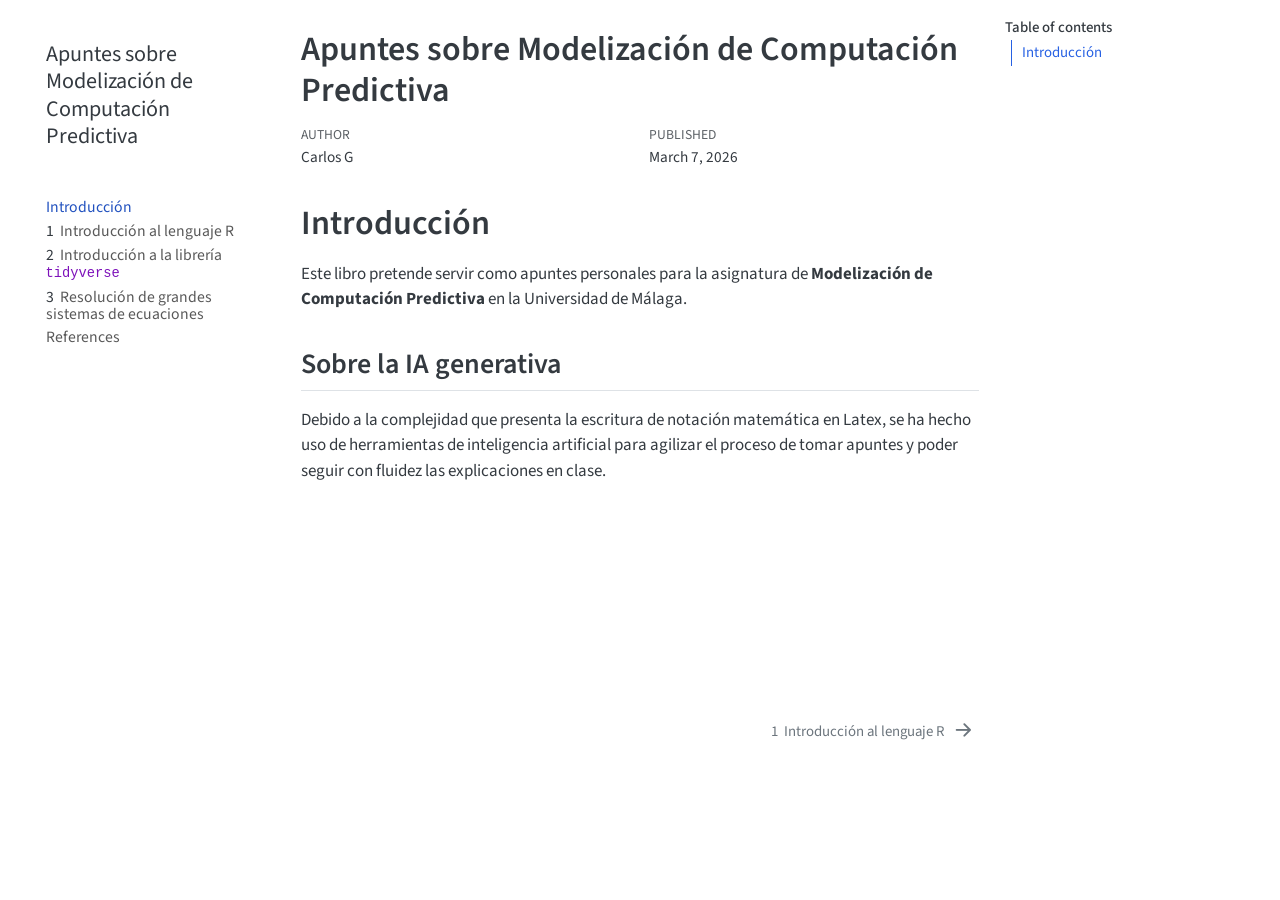
==== _book/index.html @ 15433236 "first commit" ====
<!DOCTYPE html>
<html xmlns="http://www.w3.org/1999/xhtml" lang="en" xml:lang="en"><head>

<meta charset="utf-8">
<meta name="generator" content="quarto-1.8.25">

<meta name="viewport" content="width=device-width, initial-scale=1.0, user-scalable=yes">

<meta name="author" content="Carlos G">
<meta name="dcterms.date" content="2026-03-07">

<title>Apuntes sobre Modelización de Computación Predictiva</title>
<style>
code{white-space: pre-wrap;}
span.smallcaps{font-variant: small-caps;}
div.columns{display: flex; gap: min(4vw, 1.5em);}
div.column{flex: auto; overflow-x: auto;}
div.hanging-indent{margin-left: 1.5em; text-indent: -1.5em;}
ul.task-list{list-style: none;}
ul.task-list li input[type="checkbox"] {
  width: 0.8em;
  margin: 0 0.8em 0.2em -1em; /* quarto-specific, see https://github.com/quarto-dev/quarto-cli/issues/4556 */ 
  vertical-align: middle;
}
</style>


<script src="site_libs/quarto-nav/quarto-nav.js"></script>
<script src="site_libs/quarto-nav/headroom.min.js"></script>
<script src="site_libs/clipboard/clipboard.min.js"></script>
<script src="site_libs/quarto-search/autocomplete.umd.js"></script>
<script src="site_libs/quarto-search/fuse.min.js"></script>
<script src="site_libs/quarto-search/quarto-search.js"></script>
<meta name="quarto:offset" content="./">
<link href="./intro-R.html" rel="next">
<script src="site_libs/quarto-html/quarto.js" type="module"></script>
<script src="site_libs/quarto-html/tabsets/tabsets.js" type="module"></script>
<script src="site_libs/quarto-html/axe/axe-check.js" type="module"></script>
<script src="site_libs/quarto-html/popper.min.js"></script>
<script src="site_libs/quarto-html/tippy.umd.min.js"></script>
<script src="site_libs/quarto-html/anchor.min.js"></script>
<link href="site_libs/quarto-html/tippy.css" rel="stylesheet">
<link href="site_libs/quarto-html/quarto-syntax-highlighting-7b89279ff1a6dce999919e0e67d4d9ec.css" rel="stylesheet" id="quarto-text-highlighting-styles">
<script src="site_libs/bootstrap/bootstrap.min.js"></script>
<link href="site_libs/bootstrap/bootstrap-icons.css" rel="stylesheet">
<link href="site_libs/bootstrap/bootstrap-42f7f400dc395ef6d3cb4321b2b0217d.min.css" rel="stylesheet" append-hash="true" id="quarto-bootstrap" data-mode="light">
<script id="quarto-search-options" type="application/json">{
  "location": "sidebar",
  "copy-button": false,
  "collapse-after": 3,
  "panel-placement": "start",
  "type": "textbox",
  "limit": 50,
  "keyboard-shortcut": [
    "f",
    "/",
    "s"
  ],
  "show-item-context": false,
  "language": {
    "search-no-results-text": "No results",
    "search-matching-documents-text": "matching documents",
    "search-copy-link-title": "Copy link to search",
    "search-hide-matches-text": "Hide additional matches",
    "search-more-match-text": "more match in this document",
    "search-more-matches-text": "more matches in this document",
    "search-clear-button-title": "Clear",
    "search-text-placeholder": "",
    "search-detached-cancel-button-title": "Cancel",
    "search-submit-button-title": "Submit",
    "search-label": "Search"
  }
}</script>


</head>

<body class="nav-sidebar floating quarto-light">

<div id="quarto-search-results"></div>
  <header id="quarto-header" class="headroom fixed-top">
  <nav class="quarto-secondary-nav">
    <div class="container-fluid d-flex">
      <button type="button" class="quarto-btn-toggle btn" data-bs-toggle="collapse" role="button" data-bs-target=".quarto-sidebar-collapse-item" aria-controls="quarto-sidebar" aria-expanded="false" aria-label="Toggle sidebar navigation" onclick="if (window.quartoToggleHeadroom) { window.quartoToggleHeadroom(); }">
        <i class="bi bi-layout-text-sidebar-reverse"></i>
      </button>
        <nav class="quarto-page-breadcrumbs" aria-label="breadcrumb"><ol class="breadcrumb"><li class="breadcrumb-item"><a href="./index.html">Introducción</a></li></ol></nav>
        <a class="flex-grow-1" role="navigation" data-bs-toggle="collapse" data-bs-target=".quarto-sidebar-collapse-item" aria-controls="quarto-sidebar" aria-expanded="false" aria-label="Toggle sidebar navigation" onclick="if (window.quartoToggleHeadroom) { window.quartoToggleHeadroom(); }">      
        </a>
      <button type="button" class="btn quarto-search-button" aria-label="Search" onclick="window.quartoOpenSearch();">
        <i class="bi bi-search"></i>
      </button>
    </div>
  </nav>
</header>
<!-- content -->
<div id="quarto-content" class="quarto-container page-columns page-rows-contents page-layout-article">
<!-- sidebar -->
  <nav id="quarto-sidebar" class="sidebar collapse collapse-horizontal quarto-sidebar-collapse-item sidebar-navigation floating overflow-auto">
    <div class="pt-lg-2 mt-2 text-left sidebar-header sidebar-header-stacked">
      <a href="./index.html" class="sidebar-logo-link">
      </a>
    <div class="sidebar-title mb-0 py-0">
      <a href="./">Apuntes sobre Modelización de Computación Predictiva</a> 
    </div>
      </div>
        <div class="mt-2 flex-shrink-0 align-items-center">
        <div class="sidebar-search">
        <div id="quarto-search" class="" title="Search"></div>
        </div>
        </div>
    <div class="sidebar-menu-container"> 
    <ul class="list-unstyled mt-1">
        <li class="sidebar-item">
  <div class="sidebar-item-container"> 
  <a href="./index.html" class="sidebar-item-text sidebar-link active">
 <span class="menu-text">Introducción</span></a>
  </div>
</li>
        <li class="sidebar-item">
  <div class="sidebar-item-container"> 
  <a href="./intro-R.html" class="sidebar-item-text sidebar-link">
 <span class="menu-text"><span class="chapter-number">1</span>&nbsp; <span class="chapter-title">Introducción al lenguaje R</span></span></a>
  </div>
</li>
        <li class="sidebar-item">
  <div class="sidebar-item-container"> 
  <a href="./intro-tidyverse.html" class="sidebar-item-text sidebar-link">
 <span class="menu-text"><span class="chapter-number">2</span>&nbsp; <span class="chapter-title">Introducción a la librería <code>tidyverse</code></span></span></a>
  </div>
</li>
        <li class="sidebar-item">
  <div class="sidebar-item-container"> 
  <a href="./sistemas-ecuaciones.html" class="sidebar-item-text sidebar-link">
 <span class="menu-text"><span class="chapter-number">3</span>&nbsp; <span class="chapter-title">Resolución de grandes sistemas de ecuaciones</span></span></a>
  </div>
</li>
        <li class="sidebar-item">
  <div class="sidebar-item-container"> 
  <a href="./references.html" class="sidebar-item-text sidebar-link">
 <span class="menu-text">References</span></a>
  </div>
</li>
    </ul>
    </div>
</nav>
<div id="quarto-sidebar-glass" class="quarto-sidebar-collapse-item" data-bs-toggle="collapse" data-bs-target=".quarto-sidebar-collapse-item"></div>
<!-- margin-sidebar -->
    <div id="quarto-margin-sidebar" class="sidebar margin-sidebar">
        <nav id="TOC" role="doc-toc" class="toc-active">
    <h2 id="toc-title">Table of contents</h2>
   
  <ul>
  <li><a href="#introducción" id="toc-introducción" class="nav-link active" data-scroll-target="#introducción">Introducción</a>
  <ul class="collapse">
  <li><a href="#sobre-la-ia-generativa" id="toc-sobre-la-ia-generativa" class="nav-link" data-scroll-target="#sobre-la-ia-generativa">Sobre la IA generativa</a></li>
  </ul></li>
  </ul>
</nav>
    </div>
<!-- main -->
<main class="content" id="quarto-document-content">

<header id="title-block-header" class="quarto-title-block default">
<div class="quarto-title">
<h1 class="title">Apuntes sobre Modelización de Computación Predictiva</h1>
</div>



<div class="quarto-title-meta">

    <div>
    <div class="quarto-title-meta-heading">Author</div>
    <div class="quarto-title-meta-contents">
             <p>Carlos G </p>
          </div>
  </div>
    
    <div>
    <div class="quarto-title-meta-heading">Published</div>
    <div class="quarto-title-meta-contents">
      <p class="date">March 7, 2026</p>
    </div>
  </div>
  
    
  </div>
  


</header>


<section id="introducción" class="level1 unnumbered">
<h1 class="unnumbered">Introducción</h1>
<p>Este libro pretende servir como apuntes personales para la asignatura de <strong>Modelización de Computación Predictiva</strong> en la Universidad de Málaga.</p>
<section id="sobre-la-ia-generativa" class="level2">
<h2 class="anchored" data-anchor-id="sobre-la-ia-generativa">Sobre la IA generativa</h2>
<p>Debido a la complejidad que presenta la escritura de notación matemática en Latex, se ha hecho uso de herramientas de inteligencia artificial para agilizar el proceso de tomar apuntes y poder seguir con fluidez las explicaciones en clase.</p>


</section>
</section>

</main> <!-- /main -->
<script id="quarto-html-after-body" type="application/javascript">
  window.document.addEventListener("DOMContentLoaded", function (event) {
    const icon = "";
    const anchorJS = new window.AnchorJS();
    anchorJS.options = {
      placement: 'right',
      icon: icon
    };
    anchorJS.add('.anchored');
    const isCodeAnnotation = (el) => {
      for (const clz of el.classList) {
        if (clz.startsWith('code-annotation-')) {                     
          return true;
        }
      }
      return false;
    }
    const onCopySuccess = function(e) {
      // button target
      const button = e.trigger;
      // don't keep focus
      button.blur();
      // flash "checked"
      button.classList.add('code-copy-button-checked');
      var currentTitle = button.getAttribute("title");
      button.setAttribute("title", "Copied!");
      let tooltip;
      if (window.bootstrap) {
        button.setAttribute("data-bs-toggle", "tooltip");
        button.setAttribute("data-bs-placement", "left");
        button.setAttribute("data-bs-title", "Copied!");
        tooltip = new bootstrap.Tooltip(button, 
          { trigger: "manual", 
            customClass: "code-copy-button-tooltip",
            offset: [0, -8]});
        tooltip.show();    
      }
      setTimeout(function() {
        if (tooltip) {
          tooltip.hide();
          button.removeAttribute("data-bs-title");
          button.removeAttribute("data-bs-toggle");
          button.removeAttribute("data-bs-placement");
        }
        button.setAttribute("title", currentTitle);
        button.classList.remove('code-copy-button-checked');
      }, 1000);
      // clear code selection
      e.clearSelection();
    }
    const getTextToCopy = function(trigger) {
      const outerScaffold = trigger.parentElement.cloneNode(true);
      const codeEl = outerScaffold.querySelector('code');
      for (const childEl of codeEl.children) {
        if (isCodeAnnotation(childEl)) {
          childEl.remove();
        }
      }
      return codeEl.innerText;
    }
    const clipboard = new window.ClipboardJS('.code-copy-button:not([data-in-quarto-modal])', {
      text: getTextToCopy
    });
    clipboard.on('success', onCopySuccess);
    if (window.document.getElementById('quarto-embedded-source-code-modal')) {
      const clipboardModal = new window.ClipboardJS('.code-copy-button[data-in-quarto-modal]', {
        text: getTextToCopy,
        container: window.document.getElementById('quarto-embedded-source-code-modal')
      });
      clipboardModal.on('success', onCopySuccess);
    }
      var localhostRegex = new RegExp(/^(?:http|https):\/\/localhost\:?[0-9]*\//);
      var mailtoRegex = new RegExp(/^mailto:/);
        var filterRegex = new RegExp('/' + window.location.host + '/');
      var isInternal = (href) => {
          return filterRegex.test(href) || localhostRegex.test(href) || mailtoRegex.test(href);
      }
      // Inspect non-navigation links and adorn them if external
     var links = window.document.querySelectorAll('a[href]:not(.nav-link):not(.navbar-brand):not(.toc-action):not(.sidebar-link):not(.sidebar-item-toggle):not(.pagination-link):not(.no-external):not([aria-hidden]):not(.dropdown-item):not(.quarto-navigation-tool):not(.about-link)');
      for (var i=0; i<links.length; i++) {
        const link = links[i];
        if (!isInternal(link.href)) {
          // undo the damage that might have been done by quarto-nav.js in the case of
          // links that we want to consider external
          if (link.dataset.originalHref !== undefined) {
            link.href = link.dataset.originalHref;
          }
        }
      }
    function tippyHover(el, contentFn, onTriggerFn, onUntriggerFn) {
      const config = {
        allowHTML: true,
        maxWidth: 500,
        delay: 100,
        arrow: false,
        appendTo: function(el) {
            return el.parentElement;
        },
        interactive: true,
        interactiveBorder: 10,
        theme: 'quarto',
        placement: 'bottom-start',
      };
      if (contentFn) {
        config.content = contentFn;
      }
      if (onTriggerFn) {
        config.onTrigger = onTriggerFn;
      }
      if (onUntriggerFn) {
        config.onUntrigger = onUntriggerFn;
      }
      window.tippy(el, config); 
    }
    const noterefs = window.document.querySelectorAll('a[role="doc-noteref"]');
    for (var i=0; i<noterefs.length; i++) {
      const ref = noterefs[i];
      tippyHover(ref, function() {
        // use id or data attribute instead here
        let href = ref.getAttribute('data-footnote-href') || ref.getAttribute('href');
        try { href = new URL(href).hash; } catch {}
        const id = href.replace(/^#\/?/, "");
        const note = window.document.getElementById(id);
        if (note) {
          return note.innerHTML;
        } else {
          return "";
        }
      });
    }
    const xrefs = window.document.querySelectorAll('a.quarto-xref');
    const processXRef = (id, note) => {
      // Strip column container classes
      const stripColumnClz = (el) => {
        el.classList.remove("page-full", "page-columns");
        if (el.children) {
          for (const child of el.children) {
            stripColumnClz(child);
          }
        }
      }
      stripColumnClz(note)
      if (id === null || id.startsWith('sec-')) {
        // Special case sections, only their first couple elements
        const container = document.createElement("div");
        if (note.children && note.children.length > 2) {
          container.appendChild(note.children[0].cloneNode(true));
          for (let i = 1; i < note.children.length; i++) {
            const child = note.children[i];
            if (child.tagName === "P" && child.innerText === "") {
              continue;
            } else {
              container.appendChild(child.cloneNode(true));
              break;
            }
          }
          if (window.Quarto?.typesetMath) {
            window.Quarto.typesetMath(container);
          }
          return container.innerHTML
        } else {
          if (window.Quarto?.typesetMath) {
            window.Quarto.typesetMath(note);
          }
          return note.innerHTML;
        }
      } else {
        // Remove any anchor links if they are present
        const anchorLink = note.querySelector('a.anchorjs-link');
        if (anchorLink) {
          anchorLink.remove();
        }
        if (window.Quarto?.typesetMath) {
          window.Quarto.typesetMath(note);
        }
        if (note.classList.contains("callout")) {
          return note.outerHTML;
        } else {
          return note.innerHTML;
        }
      }
    }
    for (var i=0; i<xrefs.length; i++) {
      const xref = xrefs[i];
      tippyHover(xref, undefined, function(instance) {
        instance.disable();
        let url = xref.getAttribute('href');
        let hash = undefined; 
        if (url.startsWith('#')) {
          hash = url;
        } else {
          try { hash = new URL(url).hash; } catch {}
        }
        if (hash) {
          const id = hash.replace(/^#\/?/, "");
          const note = window.document.getElementById(id);
          if (note !== null) {
            try {
              const html = processXRef(id, note.cloneNode(true));
              instance.setContent(html);
            } finally {
              instance.enable();
              instance.show();
            }
          } else {
            // See if we can fetch this
            fetch(url.split('#')[0])
            .then(res => res.text())
            .then(html => {
              const parser = new DOMParser();
              const htmlDoc = parser.parseFromString(html, "text/html");
              const note = htmlDoc.getElementById(id);
              if (note !== null) {
                const html = processXRef(id, note);
                instance.setContent(html);
              } 
            }).finally(() => {
              instance.enable();
              instance.show();
            });
          }
        } else {
          // See if we can fetch a full url (with no hash to target)
          // This is a special case and we should probably do some content thinning / targeting
          fetch(url)
          .then(res => res.text())
          .then(html => {
            const parser = new DOMParser();
            const htmlDoc = parser.parseFromString(html, "text/html");
            const note = htmlDoc.querySelector('main.content');
            if (note !== null) {
              // This should only happen for chapter cross references
              // (since there is no id in the URL)
              // remove the first header
              if (note.children.length > 0 && note.children[0].tagName === "HEADER") {
                note.children[0].remove();
              }
              const html = processXRef(null, note);
              instance.setContent(html);
            } 
          }).finally(() => {
            instance.enable();
            instance.show();
          });
        }
      }, function(instance) {
      });
    }
        let selectedAnnoteEl;
        const selectorForAnnotation = ( cell, annotation) => {
          let cellAttr = 'data-code-cell="' + cell + '"';
          let lineAttr = 'data-code-annotation="' +  annotation + '"';
          const selector = 'span[' + cellAttr + '][' + lineAttr + ']';
          return selector;
        }
        const selectCodeLines = (annoteEl) => {
          const doc = window.document;
          const targetCell = annoteEl.getAttribute("data-target-cell");
          const targetAnnotation = annoteEl.getAttribute("data-target-annotation");
          const annoteSpan = window.document.querySelector(selectorForAnnotation(targetCell, targetAnnotation));
          const lines = annoteSpan.getAttribute("data-code-lines").split(",");
          const lineIds = lines.map((line) => {
            return targetCell + "-" + line;
          })
          let top = null;
          let height = null;
          let parent = null;
          if (lineIds.length > 0) {
              //compute the position of the single el (top and bottom and make a div)
              const el = window.document.getElementById(lineIds[0]);
              top = el.offsetTop;
              height = el.offsetHeight;
              parent = el.parentElement.parentElement;
            if (lineIds.length > 1) {
              const lastEl = window.document.getElementById(lineIds[lineIds.length - 1]);
              const bottom = lastEl.offsetTop + lastEl.offsetHeight;
              height = bottom - top;
            }
            if (top !== null && height !== null && parent !== null) {
              // cook up a div (if necessary) and position it 
              let div = window.document.getElementById("code-annotation-line-highlight");
              if (div === null) {
                div = window.document.createElement("div");
                div.setAttribute("id", "code-annotation-line-highlight");
                div.style.position = 'absolute';
                parent.appendChild(div);
              }
              div.style.top = top - 2 + "px";
              div.style.height = height + 4 + "px";
              div.style.left = 0;
              let gutterDiv = window.document.getElementById("code-annotation-line-highlight-gutter");
              if (gutterDiv === null) {
                gutterDiv = window.document.createElement("div");
                gutterDiv.setAttribute("id", "code-annotation-line-highlight-gutter");
                gutterDiv.style.position = 'absolute';
                const codeCell = window.document.getElementById(targetCell);
                const gutter = codeCell.querySelector('.code-annotation-gutter');
                gutter.appendChild(gutterDiv);
              }
              gutterDiv.style.top = top - 2 + "px";
              gutterDiv.style.height = height + 4 + "px";
            }
            selectedAnnoteEl = annoteEl;
          }
        };
        const unselectCodeLines = () => {
          const elementsIds = ["code-annotation-line-highlight", "code-annotation-line-highlight-gutter"];
          elementsIds.forEach((elId) => {
            const div = window.document.getElementById(elId);
            if (div) {
              div.remove();
            }
          });
          selectedAnnoteEl = undefined;
        };
          // Handle positioning of the toggle
      window.addEventListener(
        "resize",
        throttle(() => {
          elRect = undefined;
          if (selectedAnnoteEl) {
            selectCodeLines(selectedAnnoteEl);
          }
        }, 10)
      );
      function throttle(fn, ms) {
      let throttle = false;
      let timer;
        return (...args) => {
          if(!throttle) { // first call gets through
              fn.apply(this, args);
              throttle = true;
          } else { // all the others get throttled
              if(timer) clearTimeout(timer); // cancel #2
              timer = setTimeout(() => {
                fn.apply(this, args);
                timer = throttle = false;
              }, ms);
          }
        };
      }
        // Attach click handler to the DT
        const annoteDls = window.document.querySelectorAll('dt[data-target-cell]');
        for (const annoteDlNode of annoteDls) {
          annoteDlNode.addEventListener('click', (event) => {
            const clickedEl = event.target;
            if (clickedEl !== selectedAnnoteEl) {
              unselectCodeLines();
              const activeEl = window.document.querySelector('dt[data-target-cell].code-annotation-active');
              if (activeEl) {
                activeEl.classList.remove('code-annotation-active');
              }
              selectCodeLines(clickedEl);
              clickedEl.classList.add('code-annotation-active');
            } else {
              // Unselect the line
              unselectCodeLines();
              clickedEl.classList.remove('code-annotation-active');
            }
          });
        }
    const findCites = (el) => {
      const parentEl = el.parentElement;
      if (parentEl) {
        const cites = parentEl.dataset.cites;
        if (cites) {
          return {
            el,
            cites: cites.split(' ')
          };
        } else {
          return findCites(el.parentElement)
        }
      } else {
        return undefined;
      }
    };
    var bibliorefs = window.document.querySelectorAll('a[role="doc-biblioref"]');
    for (var i=0; i<bibliorefs.length; i++) {
      const ref = bibliorefs[i];
      const citeInfo = findCites(ref);
      if (citeInfo) {
        tippyHover(citeInfo.el, function() {
          var popup = window.document.createElement('div');
          citeInfo.cites.forEach(function(cite) {
            var citeDiv = window.document.createElement('div');
            citeDiv.classList.add('hanging-indent');
            citeDiv.classList.add('csl-entry');
            var biblioDiv = window.document.getElementById('ref-' + cite);
            if (biblioDiv) {
              citeDiv.innerHTML = biblioDiv.innerHTML;
            }
            popup.appendChild(citeDiv);
          });
          return popup.innerHTML;
        });
      }
    }
  });
  </script>
<nav class="page-navigation">
  <div class="nav-page nav-page-previous">
  </div>
  <div class="nav-page nav-page-next">
      <a href="./intro-R.html" class="pagination-link" aria-label="Introducción al lenguaje R">
        <span class="nav-page-text"><span class="chapter-number">1</span>&nbsp; <span class="chapter-title">Introducción al lenguaje R</span></span> <i class="bi bi-arrow-right-short"></i>
      </a>
  </div>
</nav>
</div> <!-- /content -->




</body></html>
---- _book/site_libs/quarto-html/tippy.css ----
.tippy-box[data-animation=fade][data-state=hidden]{opacity:0}[data-tippy-root]{max-width:calc(100vw - 10px)}.tippy-box{position:relative;background-color:#333;color:#fff;border-radius:4px;font-size:14px;line-height:1.4;white-space:normal;outline:0;transition-property:transform,visibility,opacity}.tippy-box[data-placement^=top]>.tippy-arrow{bottom:0}.tippy-box[data-placement^=top]>.tippy-arrow:before{bottom:-7px;left:0;border-width:8px 8px 0;border-top-color:initial;transform-origin:center top}.tippy-box[data-placement^=bottom]>.tippy-arrow{top:0}.tippy-box[data-placement^=bottom]>.tippy-arrow:before{top:-7px;left:0;border-width:0 8px 8px;border-bottom-color:initial;transform-origin:center bottom}.tippy-box[data-placement^=left]>.tippy-arrow{right:0}.tippy-box[data-placement^=left]>.tippy-arrow:before{border-width:8px 0 8px 8px;border-left-color:initial;right:-7px;transform-origin:center left}.tippy-box[data-placement^=right]>.tippy-arrow{left:0}.tippy-box[data-placement^=right]>.tippy-arrow:before{left:-7px;border-width:8px 8px 8px 0;border-right-color:initial;transform-origin:center right}.tippy-box[data-inertia][data-state=visible]{transition-timing-function:cubic-bezier(.54,1.5,.38,1.11)}.tippy-arrow{width:16px;height:16px;color:#333}.tippy-arrow:before{content:"";position:absolute;border-color:transparent;border-style:solid}.tippy-content{position:relative;padding:5px 9px;z-index:1}
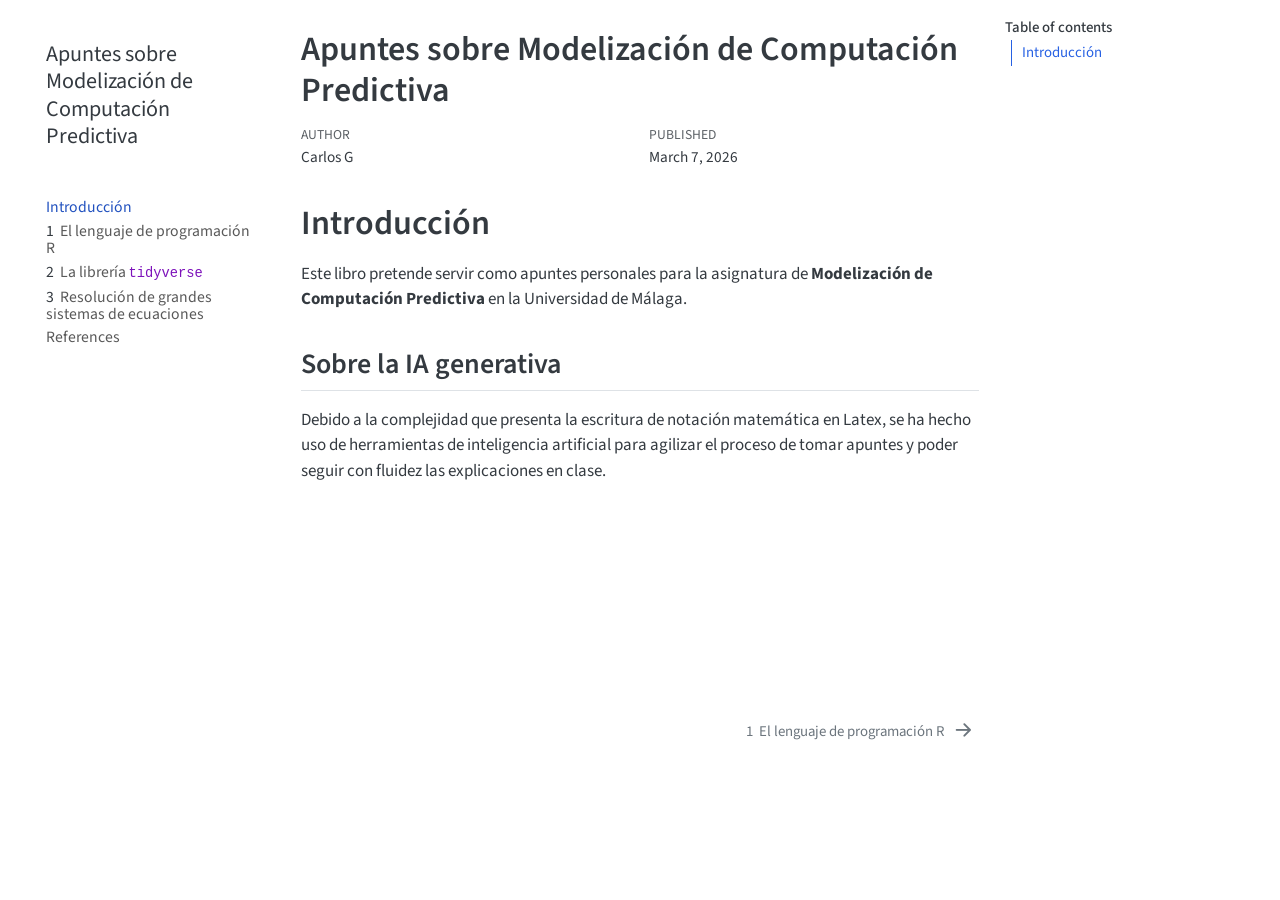
==== commit 931f241f: "Added dependencies to lockfile" ====
--- a/_book/index.html
+++ b/_book/index.html
@@ -120,13 +120,13 @@
         <li class="sidebar-item">
   <div class="sidebar-item-container"> 
   <a href="./intro-R.html" class="sidebar-item-text sidebar-link">
- <span class="menu-text"><span class="chapter-number">1</span>&nbsp; <span class="chapter-title">Introducción al lenguaje R</span></span></a>
+ <span class="menu-text"><span class="chapter-number">1</span>&nbsp; <span class="chapter-title">El lenguaje de programación R</span></span></a>
   </div>
 </li>
         <li class="sidebar-item">
   <div class="sidebar-item-container"> 
   <a href="./intro-tidyverse.html" class="sidebar-item-text sidebar-link">
- <span class="menu-text"><span class="chapter-number">2</span>&nbsp; <span class="chapter-title">Introducción a la librería <code>tidyverse</code></span></span></a>
+ <span class="menu-text"><span class="chapter-number">2</span>&nbsp; <span class="chapter-title">La librería <code>tidyverse</code></span></span></a>
   </div>
 </li>
         <li class="sidebar-item">
@@ -608,8 +608,8 @@
   <div class="nav-page nav-page-previous">
   </div>
   <div class="nav-page nav-page-next">
-      <a href="./intro-R.html" class="pagination-link" aria-label="Introducción al lenguaje R">
-        <span class="nav-page-text"><span class="chapter-number">1</span>&nbsp; <span class="chapter-title">Introducción al lenguaje R</span></span> <i class="bi bi-arrow-right-short"></i>
+      <a href="./intro-R.html" class="pagination-link" aria-label="El lenguaje de programación R">
+        <span class="nav-page-text"><span class="chapter-number">1</span>&nbsp; <span class="chapter-title">El lenguaje de programación R</span></span> <i class="bi bi-arrow-right-short"></i>
       </a>
   </div>
 </nav>
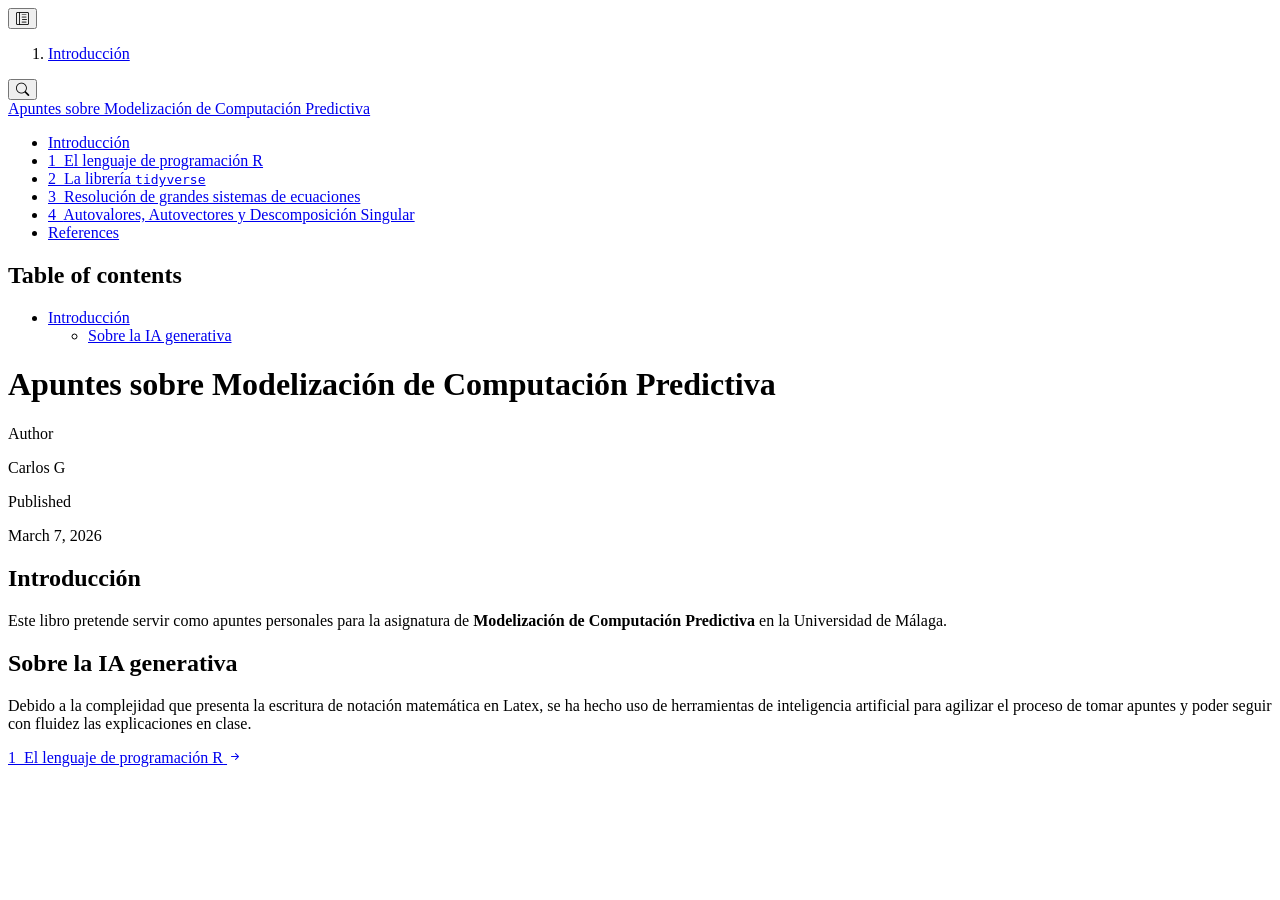
==== commit cbfbc67e: "Clase de autovalores y autovectores" ====
--- a/_book/index.html
+++ b/_book/index.html
@@ -133,6 +133,12 @@
   <div class="sidebar-item-container"> 
   <a href="./sistemas-ecuaciones.html" class="sidebar-item-text sidebar-link">
  <span class="menu-text"><span class="chapter-number">3</span>&nbsp; <span class="chapter-title">Resolución de grandes sistemas de ecuaciones</span></span></a>
+  </div>
+</li>
+        <li class="sidebar-item">
+  <div class="sidebar-item-container"> 
+  <a href="./autovalores.html" class="sidebar-item-text sidebar-link">
+ <span class="menu-text"><span class="chapter-number">4</span>&nbsp; <span class="chapter-title">Autovalores, Autovectores y Descomposición Singular</span></span></a>
   </div>
 </li>
         <li class="sidebar-item">
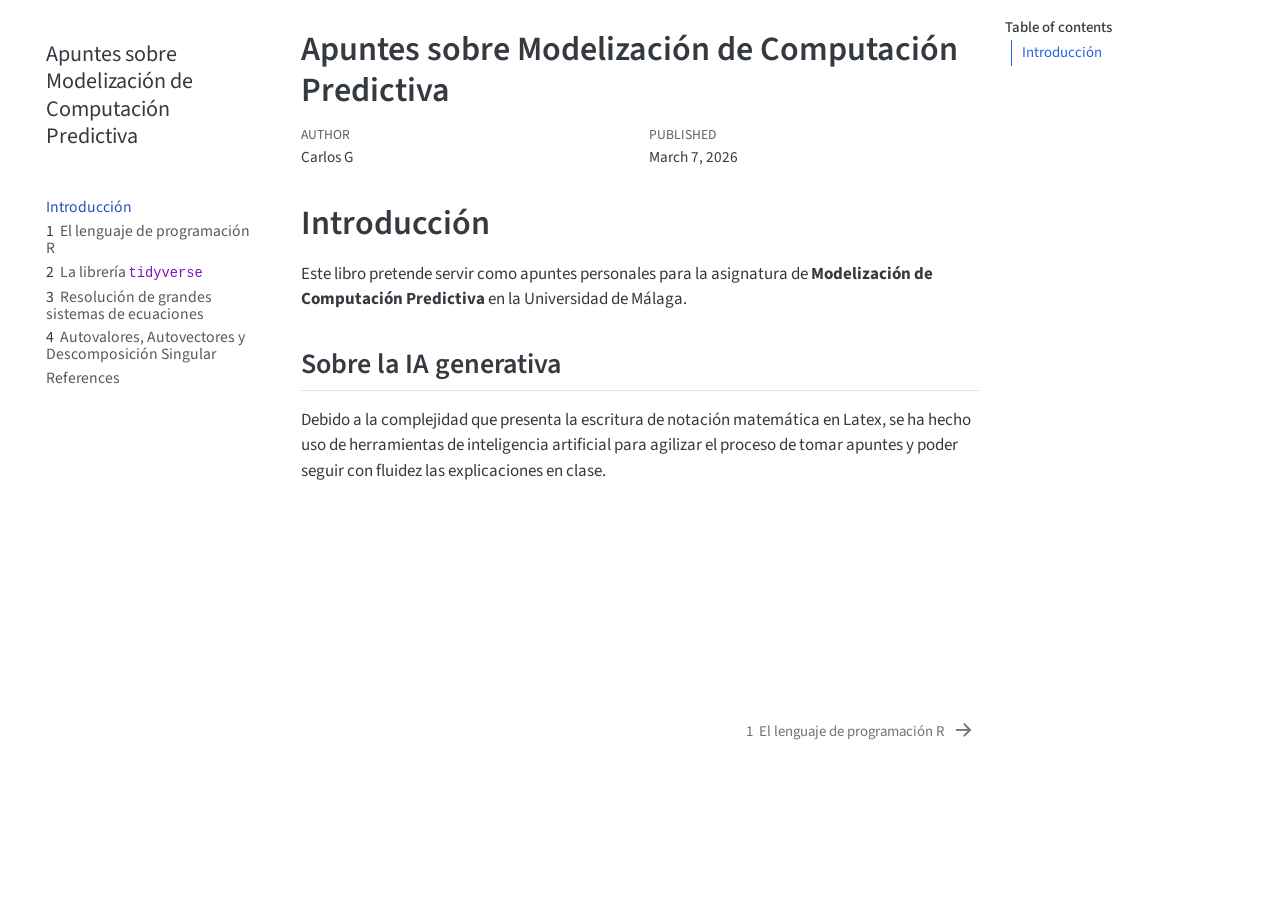
==== commit c0eddbfe: "Arreglado el microbenchmark" ====
--- a/_book/index.html
+++ b/_book/index.html
@@ -43,7 +43,7 @@
 <link href="site_libs/quarto-html/quarto-syntax-highlighting-7b89279ff1a6dce999919e0e67d4d9ec.css" rel="stylesheet" id="quarto-text-highlighting-styles">
 <script src="site_libs/bootstrap/bootstrap.min.js"></script>
 <link href="site_libs/bootstrap/bootstrap-icons.css" rel="stylesheet">
-<link href="site_libs/bootstrap/bootstrap-42f7f400dc395ef6d3cb4321b2b0217d.min.css" rel="stylesheet" append-hash="true" id="quarto-bootstrap" data-mode="light">
+<link href="site_libs/bootstrap/bootstrap-925114cc2c32d7cc3351bac8f0668417.min.css" rel="stylesheet" append-hash="true" id="quarto-bootstrap" data-mode="light">
 <script id="quarto-search-options" type="application/json">{
   "location": "sidebar",
   "copy-button": false,
